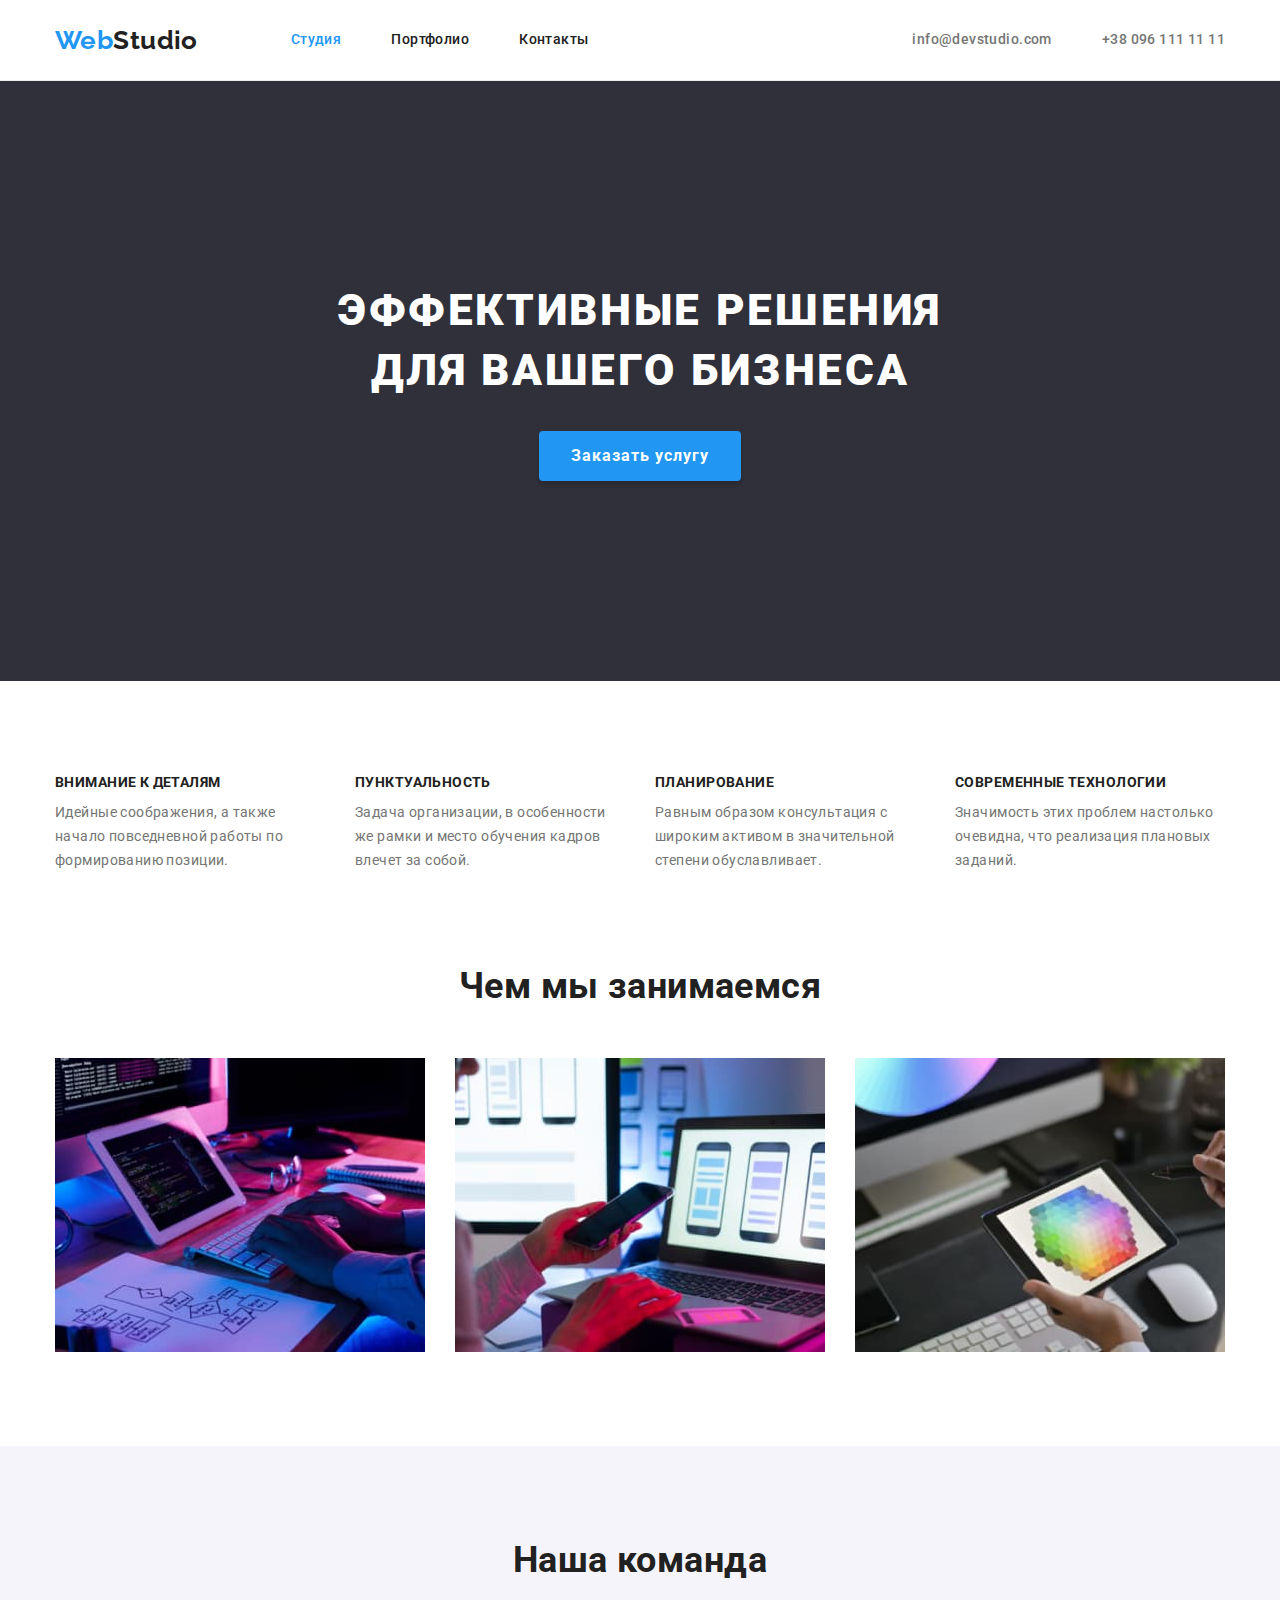
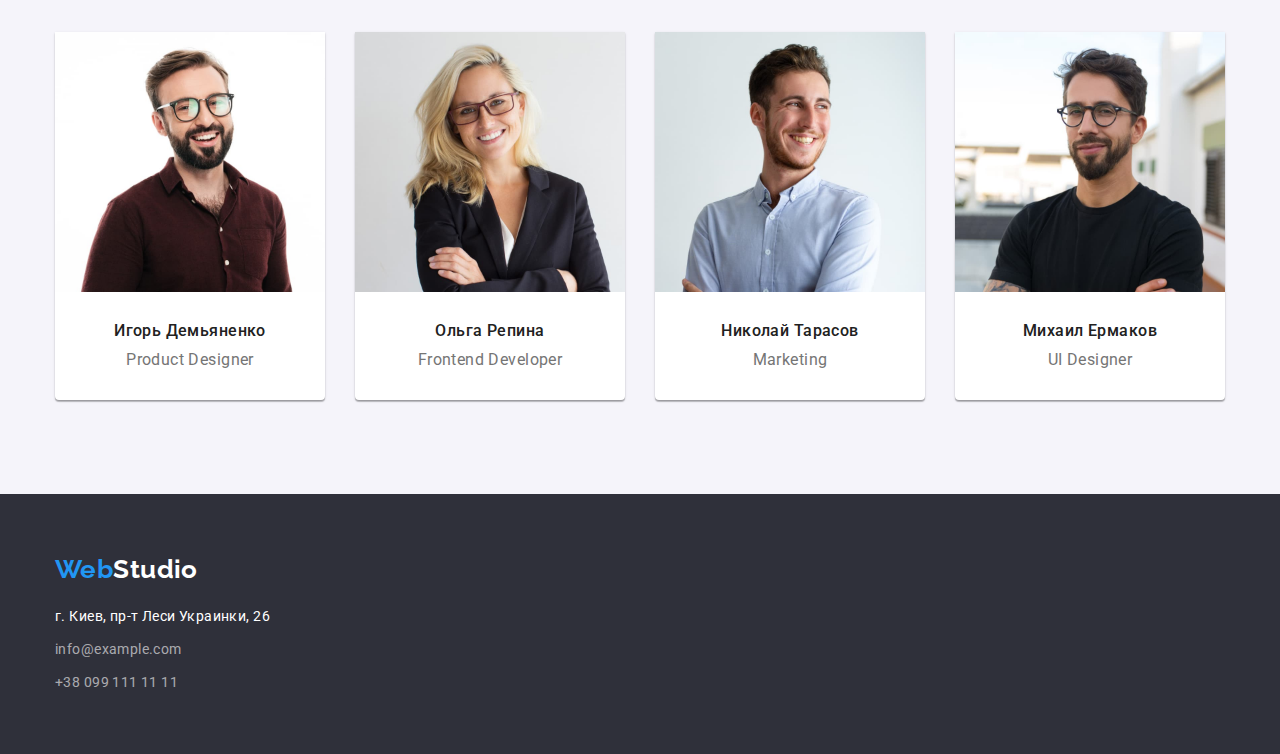
==== index.html @ c3a895c4 "Добавляет файлы - homework-03" ====
<!DOCTYPE html>
<html lang="ru">

<head>
    <meta charset="UTF-8" />
    <meta http-equiv="X-UA-Compatible" content="IE=edge" />
    <meta name="viewport" content="width=device-width, initial-scale=1.0" />
    <title>Студия</title>
    <link rel="stylesheet"
        href="https://fonts.googleapis.com/css2?family=Raleway:wght@700&family=Roboto:wght@400;500;700;900&display=swap" />
    <link rel="stylesheet"
        href="https://cdnjs.cloudflare.com/ajax/libs/modern-normalize/1.1.0/modern-normalize.min.css" />
    <link rel="stylesheet" href="css/style.css" />
</head>

<body>
    <!-- header -->
    <header class="page-header">
        <div class="container navigation">
            <nav class="navigation">
                <a href="./index.html" class="logo">Web<span class="studio">Studio</span> </a>
                <ul class="site-nav ">
                    <li class="item"><a href="./index.html" class="link current"> Студия </a></li>
                    <li class="item"><a href="./portfolio.html" class="link"> Портфолио </a></li>
                    <li class="item"><a href="#" class="link"> Контакты </a></li>
                </ul>
            </nav>
            <ul class="auth-nav ">
                <li class="item"><a href="mailto:info@devstudio.com" class="link"> info@devstudio.com </a></li>
                <li class="item"><a href="tel:+380961111111" class="link"> +38 096 111 11 11 </a></li>
            </ul>
        </div>
    </header>

    <!--page main -->
    <main>

        <!--hero section-->
        <section class="hero-section section">
            <div class="container">
                <h1 class="hero-title">Эффективные решения для вашего бизнеса</h1>
                <button type="button" class="hero-button">Заказать услугу</button>
            </div>
        </section>

        <!--section advantages-->
        <section class="advantages-section section">
            <div class="container ">
                <h2 class="visually-hidden">Наши преимущества</h2>
                <ul class="advantages-list">
                    <li class="advantages-card">
                        <h3 class="list-title">Внимание к деталям</h3>
                        <p>Идейные соображения, а также начало повседневной работы по формированию позиции.</p>
                    </li>
                    <li class="advantages-card">
                        <h3 class="list-title">Пунктуальность</h3>
                        <p>
                            Задача организации, в особенности же рамки и место обучения кадров влечет за собой.
                        </p>
                    </li>
                    <li class="advantages-card">
                        <h3 class="list-title">Планирование</h3>
                        <p>
                            Равным образом консультация с широким активом в значительной степени обуславливает.
                        </p>
                    </li>
                    <li class="advantages-card">
                        <h3 class="list-title">Современные технологии</h3>
                        <p>Значимость этих проблем настолько очевидна, что реализация плановых заданий.</p>
                    </li>
                </ul>
            </div>
        </section>

        <!--work section-->
        <section class="work-section section">
            <div class="container ">
                <h2 class="section-title">Чем мы занимаемся</h2>
                <ul class="work-list">
                    <li class="work-item"><img src="./imeges/img.jpg" alt="Печатает на клавиатуре" width="370"
                            height="294" class="work-img" /></li>
                    <li class="work-item"><img src="./imeges/img-1.jpg" alt="Телефон и ноутбук" width="370" height="294"
                            class="work-img" /></li>
                    <li class="work-item"><img src="./imeges/img-2.jpg" alt="Планшет в руках" width="370" height="294"
                            class="work-img" /></li>
                </ul>
            </div>
        </section>

        <!--team section-->
        <section class="team-section section">
            <div class="container">
                <h2 class="section-title">Наша команда</h2>
                <ul class="team-list">
                    <li class="team-card">
                        <img src="./imeges/img-3.jpg" alt=" Первый член команды" width="270" height="260"
                            class="team-img" />
                            <div class="card-content">
                                <h3 class="list-title">Игорь Демьяненко</h3>
                                <p class="profession">Product Designer</p>
                            </div>
                    </li>
                    <li class="team-card">
                        <img src="./imeges/img-4.jpg" alt="Второй член команды" width="270" height="260"
                            class="team-img" />
                        <div class="card-content">
                            <h3 class="list-title">Ольга Репина</h3>
                            <p class="profession">Frontend Developer</p>
                        </div>
                    </li>
                    <li class="team-card">
                        <img src="./imeges/img-5.jpg" alt="Третий член команды" width="270" height="260"
                            class="team-img" />
                        <div class="card-content">
                            <h3 class="list-title">Николай Тарасов</h3>
                            <p class="profession">Marketing</p>
                        </div>
                    </li>
                    <li class="team-card">
                        <img src="./imeges/img-6.jpg" alt="Четвертый член команды" width="270" height="260"
                            class="team-img" />
                      <div class="card-content">
                            <h3 class="list-title">Михаил Ермаков</h3>
                            <p class="profession">UI Designer</p>
                      </div>
                    </li>
                </ul>
            </div>
        </section>
    </main>

    <!--footer -->
    <footer class="footer-section">
        <div class="container">
            <a href="./index.html" class="logo">Web<span class="studio">Studio</span> </a>
            <address class="contact">
                <ul class="contact-list">
                    <li class="contact-link"><a href="https://goo.gl/maps/1aV7GLh5moSTKQaL6" target="_blank"
                            rel="noopener noreferrer" class="text">г. Киев, пр-т Леси Украинки, 26</a></li>
                    <li class="contact-link"><a href="mailto:info@example.com" class="link">info@example.com</a></li>
                    <li class="contact-link"><a href="tel:+380991111111" class="link">+38 099 111 11 11</a></li>
                </ul>
            </address>
        </div>
    </footer>
</body>

</html>
---- css/style.css ----
/*  цвет */

/* цвет основного текста: rgba(117, 117, 117, 1) */
/* цвет акцента кнопка портфолио Logo и ссылки (синий): rgba(33, 150, 243, 1) */
/* белый цвет: #FFFFFF; */
/* чорний цвет h-h3: rgba(33, 33, 33, 1) */
/* цвет background hero, footer: rgba(47, 48, 58, 1) */

/* переменные */
:root {
  --title-text-color: rgba(33, 33, 33, 1);
  --primary-text-color: rgba(117, 117, 117, 1);
  --аccent-color: rgba(33, 150, 243, 1);
  --background-color: #ffffff;
  --footer-backgraund-color: rgba(47, 48, 58, 1);
}
html {
  box-sizing: border-box;
}
*,
*::before,
*::after {
  box-sizing: inherit;
}

/*----- body ------*/

body {
  font-family: Roboto, sans-serif;
  font-size: 14px;
  line-height: 1.71;
  letter-spacing: 0.03em;
  background: var(--background-color);
  color: var(--primary-text-color);
}

/* -----basic----- */

.container {
  width: 1200px;
  padding: 0 15px;
  margin: auto auto;
}
.section {
  padding-top: 94px;
  padding-bottom: 94px;
}

h1,
h2,
h3,
p,
ul,
a {
  margin-top: 0;
  margin-bottom: 0;
}
/* link decoration */
a {
  text-decoration: none;
  font-style: normal;
}
li {
  list-style: none;
}
/* title color*/
h1,
h2,
h3 {
  color: var(--title-text-color);
}

/* visually-hidden h2 */

.visually-hidden {
  position: absolute;
  width: 1px;
  height: 1px;
  margin: -1px;
  border: 0;
  padding: 0;

  white-space: nowrap;
  clip-path: inset(100%);
  clip: rect(0 0 0 0);
  overflow: hidden;
}

/*          page studio          */
/*------header------*/
/* logo */
.page-header {
  border-bottom: 1px solid rgba(236, 236, 236, 1);
}

.logo,
.studio {
  font-family: 'Raleway', sans-serif;
  font-weight: 700;
  font-size: 26px;
  line-height: 1.19;
  color: var(--аccent-color);
}
.studio {
  color: var(--title-text-color);
}

/*---- navigation----- */

.navigation {
  display: flex;
  align-items: center;
}
.logo {
  margin-left: 0;
 
}
.auth-nav {
  margin-left: auto;
}
.site-nav,
.auth-nav {
  display: flex;
  align-items: center;
  padding-left: 0;
}
.site-nav {
 margin-left: 93px;
}
.site-nav .item,
.auth-nav .item {
  margin-left: 50px;
}
.site-nav .item:first-child,
.auth-nav .item:first-child {
  margin-left: 0;
}

.site-nav .link {
  display: block;
  padding: 32px 0;
  font-weight: 500;
  line-height: 1.14;
  color: var(--title-text-color);
}
.site-nav .link.current {
  color: var(--аccent-color);
}
.auth-nav .link {
  display: block;
  padding: 32px 0;  
  font-weight: 500;
  line-height: 1.14;
  color: var(--primary-text-color);
}
.link:hover,
.link:focus {
  color: var(--аccent-color);
}

/* hero section */

.hero-section {
  padding: 200px 0;
  text-align: center;
  background-color:#2F303A;
}
.hero-title {
  margin: 0 auto 30px;
  font-weight: 900;
  font-size: 44px;
  line-height: 1.36;
  letter-spacing: 0.06em;
  text-transform: uppercase;
  width: 696px;
  color: #ffffff;
}
.hero-button {
  font-family: inherit;
  cursor: pointer;
  font-weight: 700;
  font-size: 16px;
  line-height: 1.88;
  min-width: 200px;
  border-radius: 4px;
  border: none;
  padding: 10px 32px;

  text-transform: none;
  letter-spacing: 0.06em;
  background: var(--аccent-color);
  color: #ffffff;
  box-shadow: 0px 4px 4px rgba(0, 0, 0, 0.15);
}
.hero-button:hover,
.hero-button:focus {
  background-color: #188ce8;
  color: #ffffff;
}

/* advantages-section */

.advantages-list {
  display: flex;
  padding: 0;
}
.advantages-card + li {
  margin-left: 30px;
}
.advantages-card {
  width: 270px;
}
.advantages-card .list-title {
  margin-bottom: 10px;
}
.section-title {
  font-size: 36px;
  line-height: 1.16;
  text-align: center;
  margin-bottom: 50px;
}
.advantages-card>.list-title {
  font-size: 14px;
  line-height: 1.14;
  text-transform: uppercase;
}

/* work section */

.work-section.section {
  text-align: center;
  padding-top: 0;
}
.work-list {
  display: flex;
  padding: 0;
}
.work-img {
  display: flex;
}
.work-item + li {
  margin-left: 30px;
}

/* team section */

.team-section {
  text-align: center;
  background-color:#F5F4FA;
}
.section-title {
  margin-bottom: 50px;
}
.team-list .list-title {
  font-weight: 500;
  font-size: 16px;
  line-height: 1.18;
  margin-bottom: 10px;
}
.team-list {
  display: flex;
  padding: 0;
}
.team-card {
  background-color: #ffffff;
  box-shadow: 0px 1px 3px rgba(0, 0, 0, 0.12), 0px 1px 1px rgba(0, 0, 0, 0.14), 0px 2px 1px rgba(0, 0, 0, 0.2);
  border-radius: 0px 0px 4px 4px;

}
.team-card + li {
  margin-left: 30px;
}
.team-img {
  display: flex;
 }
.team-card .list-title {
  text-align: center;
}
.card-content {
    padding: 30px 0;
}
.profession {
  font-size: 16px;
  line-height: 1.18;
  text-align: center;
}

/*------footer------- */

.footer-section {
  background: var(--footer-backgraund-color);
  padding: 60px 0;
}
.footer-section .logo {
    display: block;
    margin-bottom: 20px;
}
.footer-section .studio,
.contact-list .text {
  color: #ffffff;
}
.contact-link .link {
  color: rgba(255, 255, 255, 0.6);
}
.contact-list .link:hover,
.contact-list .link:focus {
  color: var(--аccent-color);
}
.contact-list {
  padding: 0;
 }
.contact-link:not(:last-child) {
  margin-bottom: 9px;
}
.link,
.text {
  display: block;
}

/*       page portfolio        */

 /* ---button-list--- */

.btn-item + li {
  margin-left: 8px;
}
.button-list {
  display: flex;
  justify-content: center;
  margin-bottom: 34px;
  padding: 0;
  
}
.filter-button {
  font-family: inherit;
  cursor: pointer;
  font-weight: 500;
  font-size: 16px;
  line-height: 1.62;

  padding: 6px 22px;
  border-radius: 4px;
  border: none;
  text-align: center;
  text-transform: none;
  background-color:#F5F4FA;
  color: var(--title-text-color);
}
.active {
  background-color: var(--аccent-color);
  color: #ffffff;
}
.filter-button:hover,
.filter-button:focus {
  background: var(--аccent-color);
  color: #ffffff;
}

/* -- portfolio-list -- */

.portfolio-list {
  display: flex;
  flex-wrap: wrap;
  padding: 0;
}
.portfolio-item {
  margin-right: 30px;
  margin-bottom: 30px;
  border-bottom: 1px solid #eeeeee;
}
.portfolio-content {
  padding: 20px 24px;
  background-color: #ffffff;
}
.portfolio-item:nth-last-child(-n + 3) {
  margin-bottom: 0;
}
.portfolio-item:nth-child(3n) {
  margin-right: 0;
}
.portfolio-title {
  font-size: 18px;
  line-height: 2;
  letter-spacing: 0.06em;
  color: var(--title-text-color);
  margin-bottom: 4px;
}
.desc {
  /* margin: 0 24px 20px; */
  font-size: 16px;
  line-height: 1.88;
  color: var(--primary-text-color);
}
.item-img {
  display: flex;
}
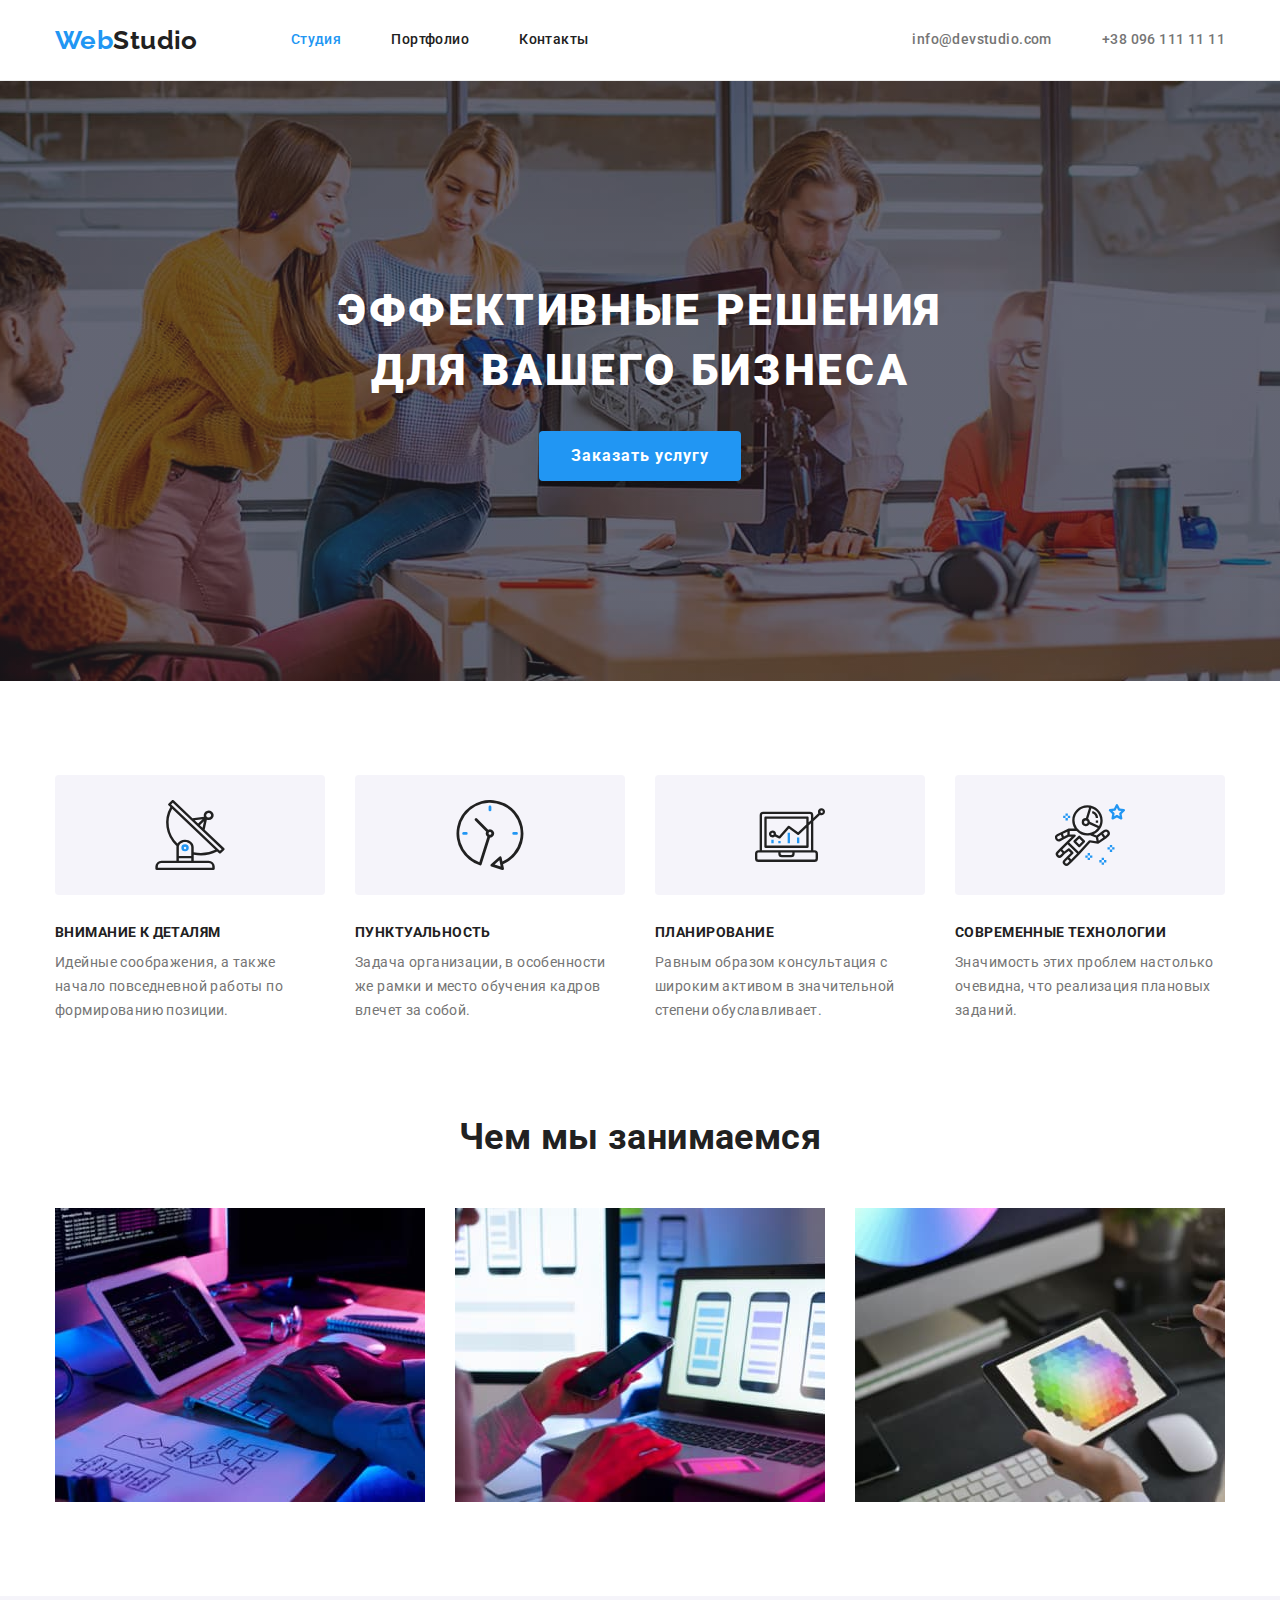
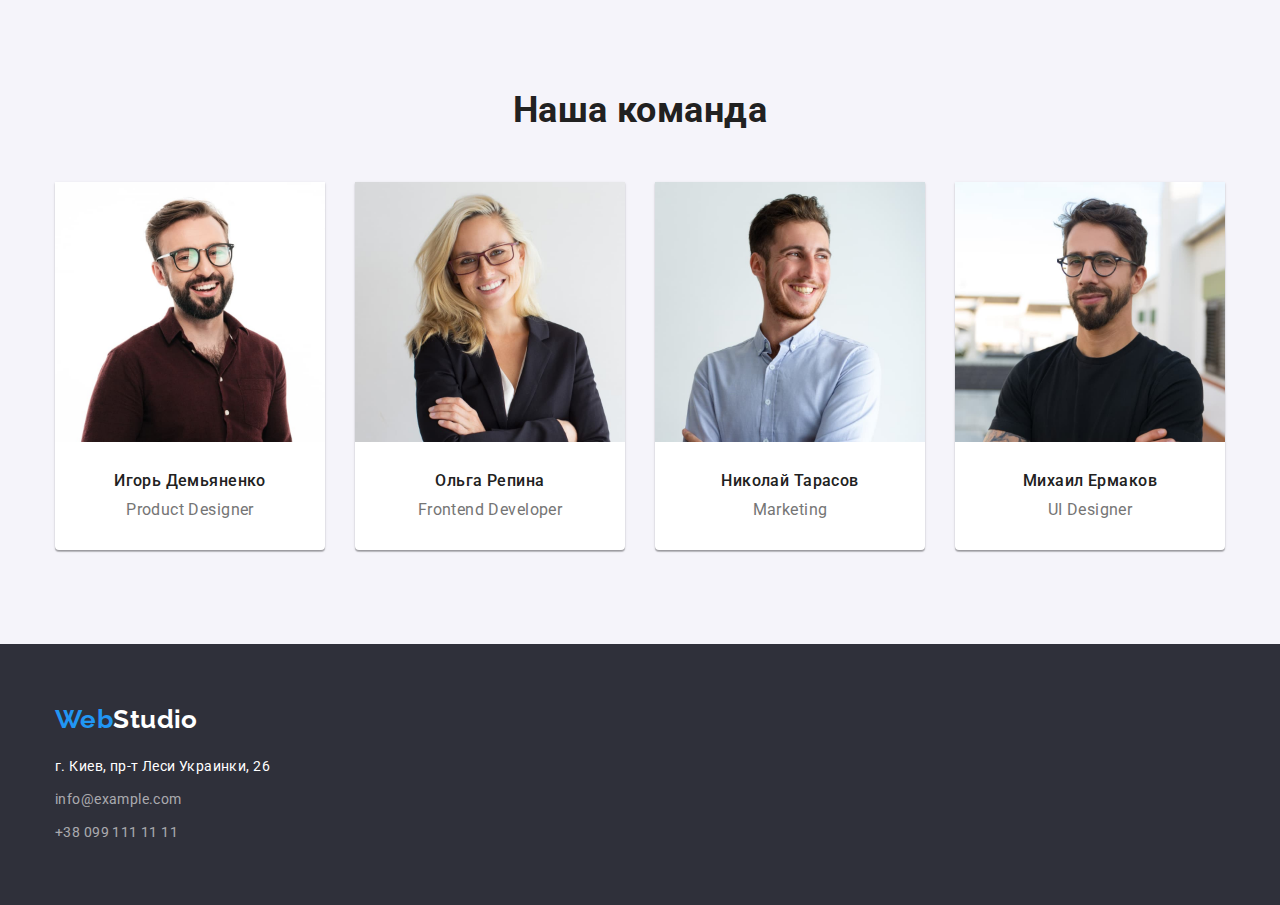
==== commit 3b2523ce: "Добавляет - background-image" ====
--- a/index.html
+++ b/index.html
@@ -48,23 +48,23 @@
             <div class="container ">
                 <h2 class="visually-hidden">Наши преимущества</h2>
                 <ul class="advantages-list">
-                    <li class="advantages-card">
+                    <li class="advantages-card icon-antena">
                         <h3 class="list-title">Внимание к деталям</h3>
                         <p>Идейные соображения, а также начало повседневной работы по формированию позиции.</p>
                     </li>
-                    <li class="advantages-card">
+                    <li class="advantages-card icon-clock">
                         <h3 class="list-title">Пунктуальность</h3>
                         <p>
                             Задача организации, в особенности же рамки и место обучения кадров влечет за собой.
                         </p>
                     </li>
-                    <li class="advantages-card">
+                    <li class="advantages-card icon-diagram">
                         <h3 class="list-title">Планирование</h3>
                         <p>
                             Равным образом консультация с широким активом в значительной степени обуславливает.
                         </p>
                     </li>
-                    <li class="advantages-card">
+                    <li class="advantages-card icon-astronaut">
                         <h3 class="list-title">Современные технологии</h3>
                         <p>Значимость этих проблем настолько очевидна, что реализация плановых заданий.</p>
                     </li>
--- a/css/style.css
+++ b/css/style.css
@@ -55,6 +55,7 @@
   margin-top: 0;
   margin-bottom: 0;
 }
+
 /* link decoration */
 a {
   text-decoration: none;
@@ -89,6 +90,7 @@
 /*          page studio          */
 /*------header------*/
 /* logo */
+
 .page-header {
   border-bottom: 1px solid rgba(236, 236, 236, 1);
 }
@@ -164,7 +166,16 @@
   padding: 200px 0;
   text-align: center;
   background-color:#2F303A;
-}
+
+   max-width: 1600px;
+    min-height: 600px;
+    margin: 0 auto;
+    background-image:linear-gradient( to right, rgba(47, 48, 58, 0.4), rgba(47, 48, 58, 0.4)), url('../imeges/Img-background.jpg');
+    background-repeat: no-repeat;
+    background-position: center;
+    background-size: cover;
+}
+
 .hero-title {
   margin: 0 auto 30px;
   font-weight: 900;
@@ -210,6 +221,31 @@
 .advantages-card {
   width: 270px;
 }
+.advantages-card::before {
+    content:"";
+    display: block;
+    height: 120px;
+    background: #F5F4FA;
+    border-radius: 4px;
+    background-repeat: no-repeat;
+    background-size: 70px 70px;
+    background-position: center;
+    margin-bottom: 30px;
+}
+.icon-antena::before {
+    background-image:url(../imeges/group.svg);
+}
+.icon-clock::before {
+    background-image:url(../imeges/clock.svg);
+}
+.icon-diagram::before {
+    background-image:url(../imeges/diagram.svg);
+}
+.icon-astronaut::before {
+    background-image:url(../imeges/astronaut.svg);
+}
+
+
 .advantages-card .list-title {
   margin-bottom: 10px;
 }
@@ -366,11 +402,14 @@
 .portfolio-item {
   margin-right: 30px;
   margin-bottom: 30px;
-  border-bottom: 1px solid #eeeeee;
+ 
 }
 .portfolio-content {
   padding: 20px 24px;
   background-color: #ffffff;
+   border-bottom: 1px solid #eeeeee;
+   border-right: 1px solid #eeeeee;
+   border-left: 1px solid #eeeeee;
 }
 .portfolio-item:nth-last-child(-n + 3) {
   margin-bottom: 0;
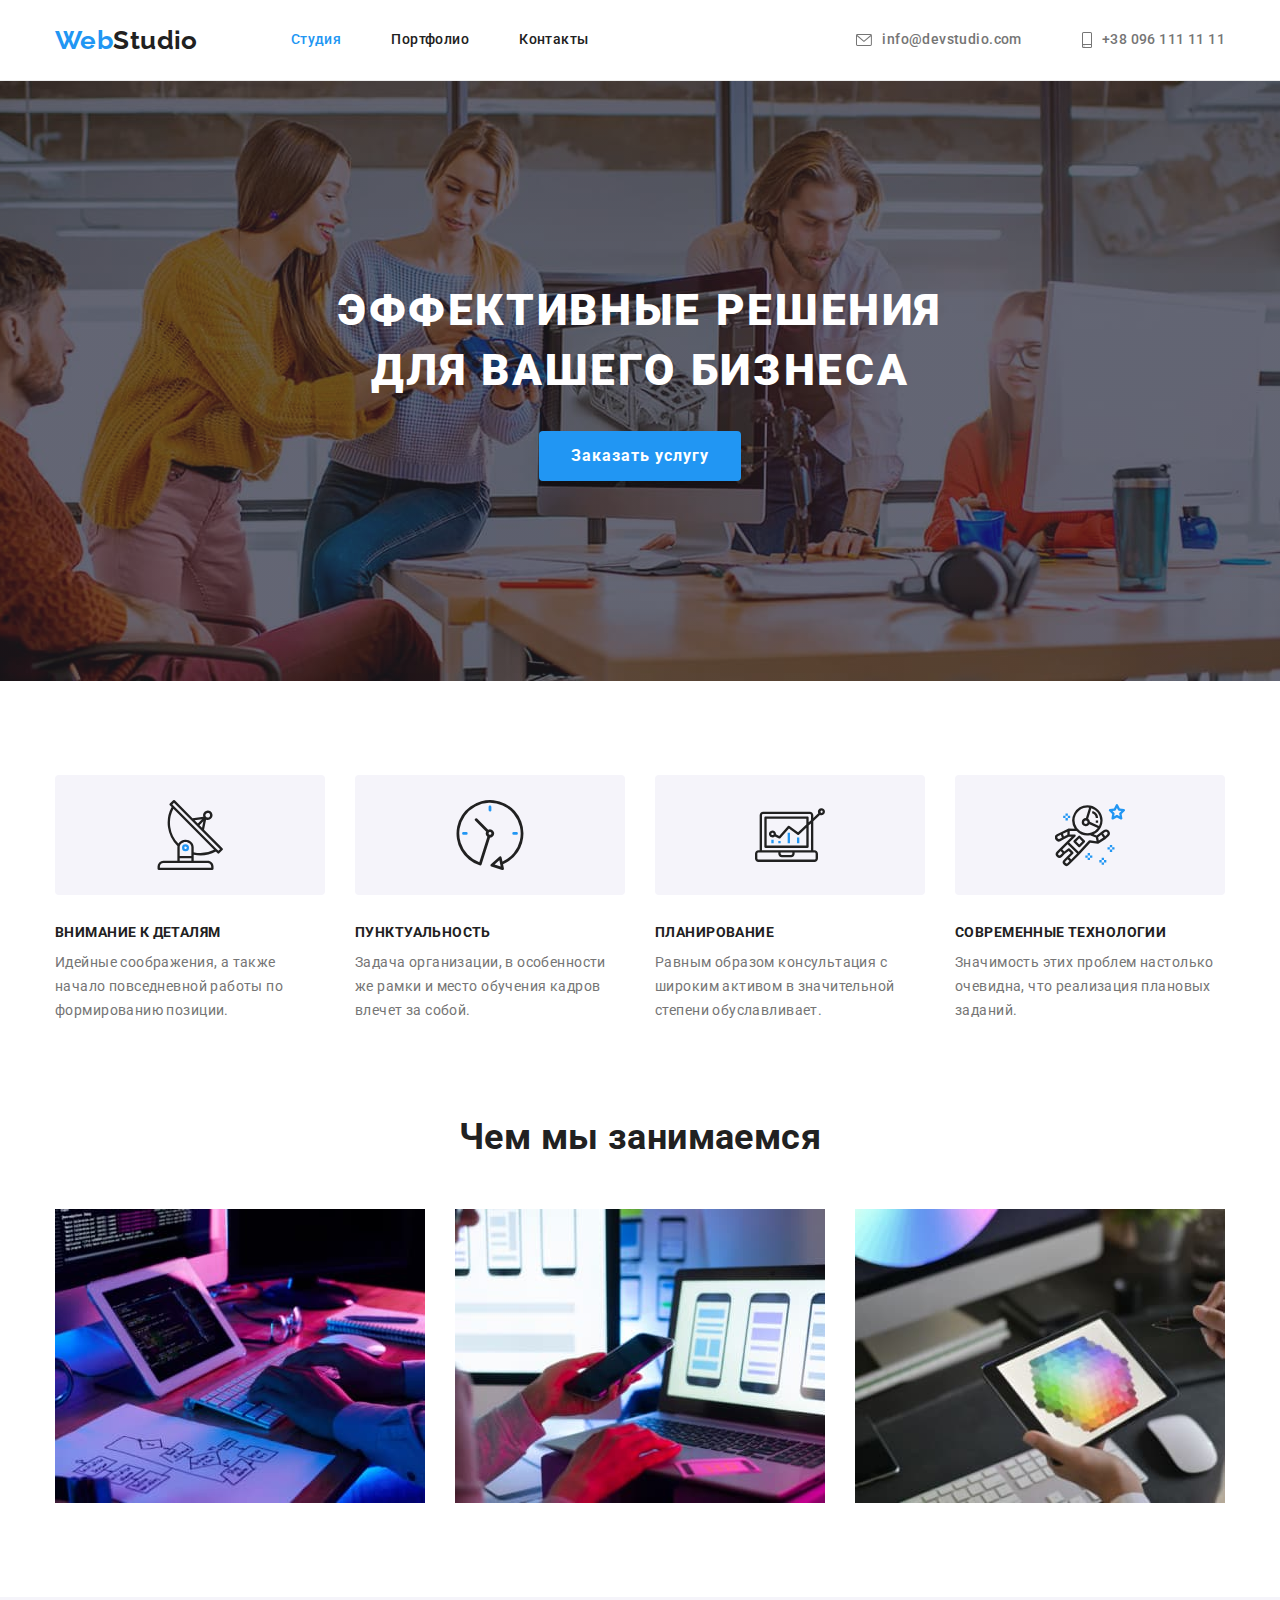
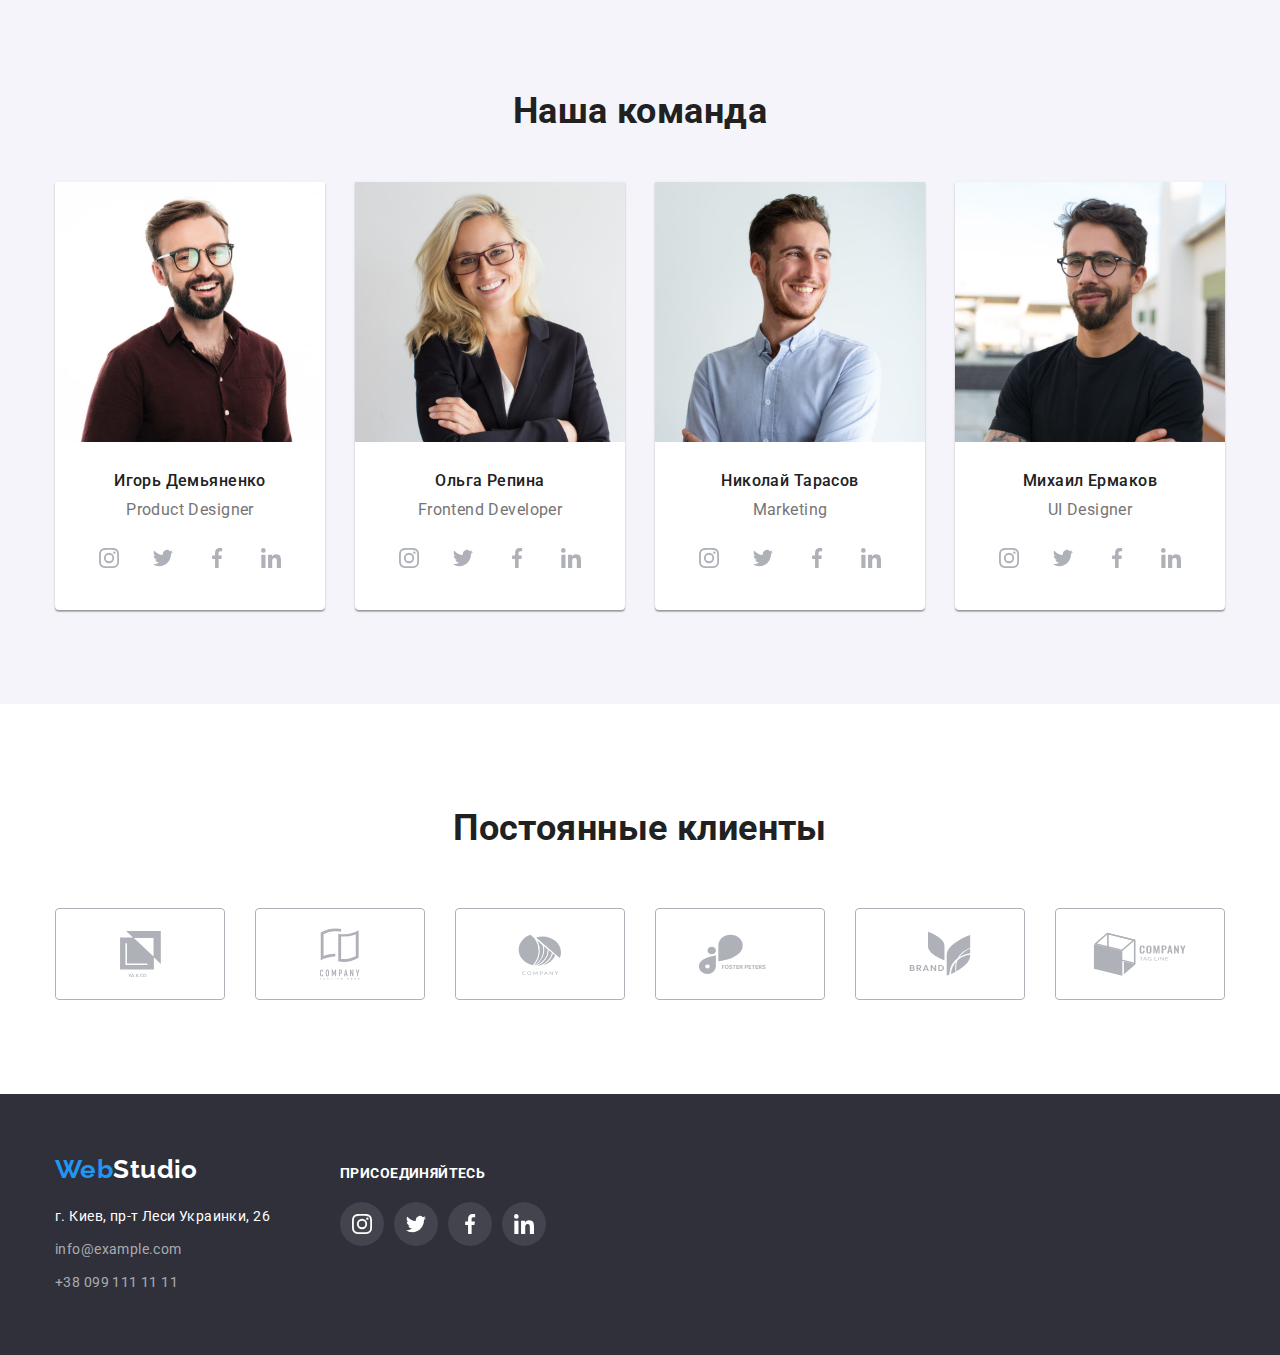
==== commit 6983cb0e: "Добавляет svg-icon из спрайта" ====
--- a/index.html
+++ b/index.html
@@ -26,8 +26,14 @@
                 </ul>
             </nav>
             <ul class="auth-nav ">
-                <li class="item"><a href="mailto:info@devstudio.com" class="link"> info@devstudio.com </a></li>
-                <li class="item"><a href="tel:+380961111111" class="link"> +38 096 111 11 11 </a></li>
+                <li class="item"><a href="mailto:info@devstudio.com" class="link">
+                        <svg class="icon-envelope" width="16" height="12">
+                            <use href="./imeges/symbol-defs.svg#icon-envelope"></use>
+                        </svg> info@devstudio.com </a></li>
+                <li class="item"><a href="tel:+380961111111" class="link">
+                        <svg class="icon-smartphone" width="10" height="16">
+                            <use href="./imeges/symbol-defs.svg#icon-smartphone"></use>
+                        </svg> +38 096 111 11 11 </a></li>
             </ul>
         </div>
     </header>
@@ -48,23 +54,43 @@
             <div class="container ">
                 <h2 class="visually-hidden">Наши преимущества</h2>
                 <ul class="advantages-list">
-                    <li class="advantages-card icon-antena">
+                    <li class="advantages-card">
+                        <div class="icon-block">
+                            <svg class="icon-antena" wght="70" height="70">
+                                <use href="./imeges/symbol-defs.svg#icon-antena"></use>
+                            </svg>
+                        </div>
                         <h3 class="list-title">Внимание к деталям</h3>
                         <p>Идейные соображения, а также начало повседневной работы по формированию позиции.</p>
                     </li>
-                    <li class="advantages-card icon-clock">
+                    <li class="advantages-card">
+                        <div class="icon-block">
+                            <svg class="icon-clock" wght="70" height="70">
+                                <use href="./imeges/symbol-defs.svg#icon-clock"></use>
+                            </svg>
+                        </div>
                         <h3 class="list-title">Пунктуальность</h3>
                         <p>
                             Задача организации, в особенности же рамки и место обучения кадров влечет за собой.
                         </p>
                     </li>
-                    <li class="advantages-card icon-diagram">
+                    <li class="advantages-card ">
+                        <div class="icon-block">
+                            <svg class="icon-diagram" wght="70" height="70">
+                                <use href="./imeges/symbol-defs.svg#icon-diagram"></use>
+                            </svg>
+                        </div>
                         <h3 class="list-title">Планирование</h3>
                         <p>
                             Равным образом консультация с широким активом в значительной степени обуславливает.
                         </p>
                     </li>
-                    <li class="advantages-card icon-astronaut">
+                    <li class="advantages-card ">
+                        <div class="icon-block">
+                            <svg class="icon-astronaut" wght="70" height="70">
+                                <use href="./imeges/symbol-defs.svg#icon-astronaut"></use>
+                            </svg>
+                        </div>
                         <h3 class="list-title">Современные технологии</h3>
                         <p>Значимость этих проблем настолько очевидна, что реализация плановых заданий.</p>
                     </li>
@@ -95,10 +121,33 @@
                     <li class="team-card">
                         <img src="./imeges/img-3.jpg" alt=" Первый член команды" width="270" height="260"
                             class="team-img" />
-                            <div class="card-content">
-                                <h3 class="list-title">Игорь Демьяненко</h3>
-                                <p class="profession">Product Designer</p>
-                            </div>
+                        <div class="card-content">
+                            <h3 class="list-title">Игорь Демьяненко</h3>
+                            <p class="profession">Product Designer</p>
+                        </div>
+
+                        <ul class="network-list">
+                            <li class="network-item"><a href="#" class="network-link" aria-label="Инстаграм">
+                                    <svg class="icon-network" width="20" height="20">
+                                        <use href="./imeges/symbol-defs.svg#icon-instagram"></use>
+                                    </svg></a>
+                            </li>
+                            <li class="network-item"><a href="#" class="network-link" aria-label="Твиттер">
+                                    <svg class="icon-network" width="20" height="20">
+                                        <use href="./imeges/symbol-defs.svg#icon-twitter"></use>
+                                    </svg></a>
+                            </li>
+                            <li class="network-item"><a href="#" class="network-link" aria-label="Фейсбук">
+                                    <svg class="icon-network" width="20" height="20">
+                                        <use href="./imeges/symbol-defs.svg#icon-facebook"></use>
+                                    </svg></a>
+                            </li>
+                            <li class="network-item"><a href="#" class="network-link" aria-label="Линкедин">
+                                    <svg class="icon-network" width="20" height="20">
+                                        <use href="./imeges/symbol-defs.svg#icon-linkedin"></use>
+                                    </svg></a>
+                            </li>
+                        </ul>
                     </li>
                     <li class="team-card">
                         <img src="./imeges/img-4.jpg" alt="Второй член команды" width="270" height="260"
@@ -107,6 +156,29 @@
                             <h3 class="list-title">Ольга Репина</h3>
                             <p class="profession">Frontend Developer</p>
                         </div>
+
+                        <ul class="network-list">
+                            <li class="network-item"><a href="#" class="network-link" aria-label="Инстаграм">
+                                    <svg class="icon-network" width="20" height="20">
+                                        <use href="./imeges/symbol-defs.svg#icon-instagram"></use>
+                                    </svg></a>
+                            </li>
+                            <li class="network-item"><a href="#" class="network-link" aria-label="Твиттер">
+                                    <svg class="icon-network" width="20" height="20">
+                                        <use href="./imeges/symbol-defs.svg#icon-twitter"></use>
+                                    </svg></a>
+                            </li>
+                            <li class="network-item"><a href="#" class="network-link" aria-label="Фейсбук">
+                                    <svg class="icon-network" width="20" height="20">
+                                        <use href="./imeges/symbol-defs.svg#icon-facebook"></use>
+                                    </svg></a>
+                            </li>
+                            <li class="network-item"><a href="#" class="network-link" aria-label="Линкедин">
+                                    <svg class="icon-network" width="20" height="20">
+                                        <use href="./imeges/symbol-defs.svg#icon-linkedin"></use>
+                                    </svg></a>
+                            </li>
+                        </ul>
                     </li>
                     <li class="team-card">
                         <img src="./imeges/img-5.jpg" alt="Третий член команды" width="270" height="260"
@@ -115,32 +187,161 @@
                             <h3 class="list-title">Николай Тарасов</h3>
                             <p class="profession">Marketing</p>
                         </div>
+
+                        <ul class="network-list">
+                            <li class="network-item"><a href="#" class="network-link" aria-label="Инстаграм">
+                                    <svg class="icon-network" width="20" height="20">
+                                        <use href="./imeges/symbol-defs.svg#icon-instagram"></use>
+                                    </svg></a>
+                            </li>
+                            <li class="network-item"><a href="#" class="network-link" aria-label="Твиттер">
+                                    <svg class="icon-network" width="20" height="20">
+                                        <use href="./imeges/symbol-defs.svg#icon-twitter"></use>
+                                    </svg></a>
+                            </li>
+                            <li class="network-item"><a href="#" class="network-link" aria-label="Фейсбук">
+                                    <svg class="icon-network" width="20" height="20">
+                                        <use href="./imeges/symbol-defs.svg#icon-facebook"></use>
+                                    </svg></a>
+                            </li>
+                            <li class="network-item"><a href="#" class="network-link" aria-label="Линкедин">
+                                    <svg class="icon-network" width="20" height="20">
+                                        <use href="./imeges/symbol-defs.svg#icon-linkedin"></use>
+                                    </svg></a>
+                            </li>
+                        </ul>
                     </li>
                     <li class="team-card">
                         <img src="./imeges/img-6.jpg" alt="Четвертый член команды" width="270" height="260"
                             class="team-img" />
-                      <div class="card-content">
+                        <div class="card-content">
                             <h3 class="list-title">Михаил Ермаков</h3>
                             <p class="profession">UI Designer</p>
-                      </div>
+                        </div>
+
+                        <ul class="network-list">
+
+                            <li class="network-item"><a href="#" class="network-link" aria-label="Инстаграм">
+                                    <svg class="icon-network" width="20" height="20">
+                                        <use href="./imeges/symbol-defs.svg#icon-instagram"></use>
+                                    </svg></a>
+                            </li>
+                            <li class="network-item"><a href="#" class="network-link" aria-label="Твиттер">
+                                    <svg class="icon-network" width="20" height="20">
+                                        <use href="./imeges/symbol-defs.svg#icon-twitter"></use>
+                                    </svg></a>
+                            </li>
+                            <li class="network-item"><a href="#" class="network-link" aria-label="Фейсбук">
+                                    <svg class="icon-network" width="20" height="20">
+                                        <use href="./imeges/symbol-defs.svg#icon-facebook"></use>
+                                    </svg></a>
+                            </li>
+                            <li class="network-item"><a href="#" class="network-link" aria-label="Линкедин">
+                                    <svg class="icon-network" width="20" height="20">
+                                        <use href="./imeges/symbol-defs.svg#icon-linkedin"></use>
+                                    </svg></a>
+                            </li>
+                        </ul>
                     </li>
                 </ul>
             </div>
         </section>
     </main>
+
+    <!-- clients section -->
+    <section class="section-clients section">
+        <h2 class="clients-title">Постоянные клиенты</h2>
+        <div class="container">
+            <ul class="company-list">
+                <li class="company-item">
+                    <a href="#" class="company-link">
+                        <svg class="company-logo" width="41" height="46.7">
+                            <use href="./imeges/symbol-defs.svg#icon-ya-co"></use>
+                        </svg>
+                    </a>
+                </li>
+                <li class="company-item">
+                    <a href="#" class="company-link">
+                        <svg class="company-logo" width="40" height="52">
+                            <use href="./imeges/symbol-defs.svg#icon-company"></use>
+                        </svg>
+                    </a>
+                </li>
+                <li class="company-item">
+                    <a href="#" class="company-link">
+                        <svg class="company-logo" width="43.46" height="41.18">
+                            <use href="./imeges/symbol-defs.svg#icon-company-2"></use>
+                        </svg>
+                    </a>
+                </li>
+                <li class="company-item">
+                    <a href="#" class="company-link">
+                        <svg class="company-logo" width="84.44" height="40.62">
+                            <use href="./imeges/symbol-defs.svg#icon-foster"></use>
+                        </svg>
+                    </a>
+                </li>
+                <li class="company-item">
+                    <a href="#" class="company-link">
+                        <svg class="company-logo" width="62.54" height="45.43">
+                            <use href="./imeges/symbol-defs.svg#icon-brand"></use>
+                        </svg>
+                    </a>
+                </li>
+                <li class="company-item">
+                    <a href="#" class="company-link">
+                        <svg class="company-logo" width="93.79" height="43.93">
+                            <use href="./imeges/symbol-defs.svg#icon-tag-line"></use>
+                        </svg>
+                    </a>
+                </li>
+            </ul>
+        </div>
+    </section>
 
     <!--footer -->
     <footer class="footer-section">
         <div class="container">
-            <a href="./index.html" class="logo">Web<span class="studio">Studio</span> </a>
-            <address class="contact">
-                <ul class="contact-list">
-                    <li class="contact-link"><a href="https://goo.gl/maps/1aV7GLh5moSTKQaL6" target="_blank"
-                            rel="noopener noreferrer" class="text">г. Киев, пр-т Леси Украинки, 26</a></li>
-                    <li class="contact-link"><a href="mailto:info@example.com" class="link">info@example.com</a></li>
-                    <li class="contact-link"><a href="tel:+380991111111" class="link">+38 099 111 11 11</a></li>
-                </ul>
-            </address>
+            <div class="footer-link">
+                <div class="first-column-link">
+                    <a href="./index.html" class="logo">Web<span class="studio">Studio</span> </a>
+
+                    <address class="contact">
+                        <ul class="contact-list">
+                            <li class="contact-link"><a href="https://goo.gl/maps/1aV7GLh5moSTKQaL6" target="_blank"
+                                    rel="noopener noreferrer" class="text">г. Киев, пр-т Леси Украинки, 26</a></li>
+                            <li class="contact-link"><a href="mailto:info@example.com" class="link">info@example.com</a>
+                            </li>
+                            <li class="contact-link"><a href="tel:+380991111111" class="link">+38 099 111 11 11</a></li>
+                        </ul>
+                    </address>
+                </div>
+                <div class="second-column-link">
+                    <span class="join">присоединяйтесь</span>
+                    <ul class="network-list footer-network-list">
+                        <li class="network-item footer-item"><a href="#" class="network-link " aria-label="Инстаграм">
+                                <svg class="icon-network icon-network-footer" width="20" height="20">
+                                    <use href="./imeges/symbol-defs.svg#icon-instagram"></use>
+                                </svg></a>
+                        </li>
+                        <li class="network-item footer-item"><a href="#" class="network-link " aria-label="Твиттер">
+                                <svg class="icon-network icon-network-footer" width="20" height="20">
+                                    <use href="./imeges/symbol-defs.svg#icon-twitter"></use>
+                                </svg></a>
+                        </li>
+                        <li class="network-item footer-item"><a href="#" class="network-link " aria-label="Фейсбук">
+                                <svg class="icon-network icon-network-footer" width="20" height="20">
+                                    <use href="./imeges/symbol-defs.svg#icon-facebook"></use>
+                                </svg></a>
+                        </li>
+                        <li class="network-item footer-item"><a href="#" class="network-link " aria-label="Линкедин">
+                                <svg class="icon-network icon-network-footer" width="20" height="20">
+                                    <use href="./imeges/symbol-defs.svg#icon-linkedin"></use>
+                                </svg></a>
+                        </li>
+                    </ul>
+                </div>
+            </div>
         </div>
     </footer>
 </body>
--- a/css/style.css
+++ b/css/style.css
@@ -56,6 +56,10 @@
   margin-bottom: 0;
 }
 
+ul {
+  padding: 0;
+}
+
 /* link decoration */
 a {
   text-decoration: none;
@@ -115,7 +119,6 @@
 }
 .logo {
   margin-left: 0;
- 
 }
 .auth-nav {
   margin-left: auto;
@@ -127,7 +130,7 @@
   padding-left: 0;
 }
 .site-nav {
- margin-left: 93px;
+  margin-left: 93px;
 }
 .site-nav .item,
 .auth-nav .item {
@@ -149,8 +152,8 @@
   color: var(--аccent-color);
 }
 .auth-nav .link {
-  display: block;
-  padding: 32px 0;  
+  display: inline-flex;
+  padding: 32px 0;
   font-weight: 500;
   line-height: 1.14;
   color: var(--primary-text-color);
@@ -159,21 +162,30 @@
 .link:focus {
   color: var(--аccent-color);
 }
+.icon-envelope {
+  fill: currentColor;
+  margin: 2px 10px 2px 0;
+}
+.icon-smartphone {
+  fill: currentColor;
+  margin: 0 10px 0;
+}
 
 /* hero section */
 
 .hero-section {
   padding: 200px 0;
   text-align: center;
-  background-color:#2F303A;
-
-   max-width: 1600px;
-    min-height: 600px;
-    margin: 0 auto;
-    background-image:linear-gradient( to right, rgba(47, 48, 58, 0.4), rgba(47, 48, 58, 0.4)), url('../imeges/Img-background.jpg');
-    background-repeat: no-repeat;
-    background-position: center;
-    background-size: cover;
+  background-color: #2f303a;
+
+  max-width: 1600px;
+  min-height: 600px;
+  margin: 0 auto;
+  background-image: linear-gradient(to right, rgba(47, 48, 58, 0.4), rgba(47, 48, 58, 0.4)),
+    url('../imeges/Img-background.jpg');
+  background-repeat: no-repeat;
+  background-position: center;
+  background-size: cover;
 }
 
 .hero-title {
@@ -221,31 +233,14 @@
 .advantages-card {
   width: 270px;
 }
-.advantages-card::before {
-    content:"";
-    display: block;
-    height: 120px;
-    background: #F5F4FA;
-    border-radius: 4px;
-    background-repeat: no-repeat;
-    background-size: 70px 70px;
-    background-position: center;
-    margin-bottom: 30px;
-}
-.icon-antena::before {
-    background-image:url(../imeges/group.svg);
-}
-.icon-clock::before {
-    background-image:url(../imeges/clock.svg);
-}
-.icon-diagram::before {
-    background-image:url(../imeges/diagram.svg);
-}
-.icon-astronaut::before {
-    background-image:url(../imeges/astronaut.svg);
-}
-
-
+.icon-block {
+  display: flex;
+  height: 120px;
+  border-radius: 4px;
+  background-color: #f5f4fa;
+  margin-bottom: 30px;
+  padding: 25px 100px;
+}
 .advantages-card .list-title {
   margin-bottom: 10px;
 }
@@ -255,7 +250,7 @@
   text-align: center;
   margin-bottom: 50px;
 }
-.advantages-card>.list-title {
+.advantages-card > .list-title {
   font-size: 14px;
   line-height: 1.14;
   text-transform: uppercase;
@@ -274,15 +269,15 @@
 .work-img {
   display: flex;
 }
-.work-item + li {
-  margin-left: 30px;
+.work-item:not(:last-child) {
+  margin-right: 30px;
 }
 
 /* team section */
 
 .team-section {
   text-align: center;
-  background-color:#F5F4FA;
+  background-color: #f5f4fa;
 }
 .section-title {
   margin-bottom: 50px;
@@ -299,21 +294,21 @@
 }
 .team-card {
   background-color: #ffffff;
-  box-shadow: 0px 1px 3px rgba(0, 0, 0, 0.12), 0px 1px 1px rgba(0, 0, 0, 0.14), 0px 2px 1px rgba(0, 0, 0, 0.2);
+  box-shadow: 0px 1px 3px rgba(0, 0, 0, 0.12), 0px 1px 1px rgba(0, 0, 0, 0.14),
+    0px 2px 1px rgba(0, 0, 0, 0.2);
   border-radius: 0px 0px 4px 4px;
-
-}
-.team-card + li {
-  margin-left: 30px;
+}
+.team-card:not(:last-child) {
+  margin-right: 30px;
 }
 .team-img {
   display: flex;
- }
+}
 .team-card .list-title {
   text-align: center;
 }
 .card-content {
-    padding: 30px 0;
+  padding: 30px 0 0;
 }
 .profession {
   font-size: 16px;
@@ -321,20 +316,135 @@
   text-align: center;
 }
 
+/* ---network-block--- */
+
+.network-list {
+  display: flex;
+  align-items: center;
+  padding: 16px 32px 30px;
+}
+
+.network-item {
+  width: 44px;
+  height: 44px;
+  cursor: pointer;
+  border: none;
+}
+
+.network-item:not(:last-child) {
+  margin-right: 10px;
+}
+
+.network-link {
+  width: 44px;
+  height: 44px;
+  padding: 12px;
+
+  display: flex;
+  align-items: center;
+
+  cursor: pointer;
+  border: none;
+
+  fill: #afb1b8;
+}
+
+.network-link:focus,
+.network-link:hover {
+  border-radius: 50%;
+  fill: #ffffff;
+  background-color: #2196f3;
+}
+
+/* --clients section-- */
+
+.clients-title {
+  text-align: center;
+  margin-bottom: 50px;
+  font-size: 36px;
+  line-height: 1.67;
+}
+
+.company-list {
+  display: flex;
+  padding: 0;
+}
+
+.company-item:not(:last-child) {
+  margin-right: 30px;
+}
+
+.company-link {
+  width: 170px;
+  height: 92px;
+
+  display: flex;
+  align-items: center;
+  justify-content: center;
+  cursor: pointer;
+
+  border: 1px solid #afb1b8;
+  border-radius: 4px;
+  fill: #afb1b8;
+}
+.company-link:focus,
+.company-link:hover {
+  fill: var(--аccent-color);
+  border: 1px solid var(--аccent-color);
+}
+
 /*------footer------- */
 
 .footer-section {
+  padding: 60px 0;
   background: var(--footer-backgraund-color);
-  padding: 60px 0;
-}
+}
+
+.footer-link {
+  display: flex;
+}
+
 .footer-section .logo {
-    display: block;
-    margin-bottom: 20px;
+  display: block;
+  margin-bottom: 20px;
 }
 .footer-section .studio,
 .contact-list .text {
   color: #ffffff;
 }
+.first-column-link {
+  margin-right: 70px;
+  flex-direction: column;
+}
+
+.second-column-link {
+  display: flex;
+  flex-direction: column;
+  margin-top: 12px;
+
+  font-weight: 700;
+  font-size: 14px;
+  line-height: 1.14;
+
+  text-transform: uppercase;
+  color: #ffffff;
+}
+
+.footer-item {
+  background-color: #43444d;
+  border-radius: 50%;
+}
+.join {
+  display: block;
+  margin-bottom: 20px;
+}
+.footer-network-list {
+  padding: 0;
+}
+.icon-network-footer {
+  fill: #ffffff;
+}
+
 .contact-link .link {
   color: rgba(255, 255, 255, 0.6);
 }
@@ -342,9 +452,7 @@
 .contact-list .link:focus {
   color: var(--аccent-color);
 }
-.contact-list {
-  padding: 0;
- }
+
 .contact-link:not(:last-child) {
   margin-bottom: 9px;
 }
@@ -355,18 +463,18 @@
 
 /*       page portfolio        */
 
- /* ---button-list--- */
-
-.btn-item + li {
-  margin-left: 8px;
+/* ---button-list--- */
+
+.btn-item:not(:last-child) {
+  margin-right: 8px;
 }
 .button-list {
   display: flex;
   justify-content: center;
   margin-bottom: 34px;
   padding: 0;
-  
-}
+}
+
 .filter-button {
   font-family: inherit;
   cursor: pointer;
@@ -379,7 +487,7 @@
   border: none;
   text-align: center;
   text-transform: none;
-  background-color:#F5F4FA;
+  background-color: #f5f4fa;
   color: var(--title-text-color);
 }
 .active {
@@ -402,14 +510,18 @@
 .portfolio-item {
   margin-right: 30px;
   margin-bottom: 30px;
- 
-}
+}
+.portfolio-item:hover {
+  box-shadow: 0px 1px 1px rgba(0, 0, 0, 0.12), 0px 4px 4px rgba(0, 0, 0, 0.06),
+    1px 4px 6px rgba(0, 0, 0, 0.16);
+}
+
 .portfolio-content {
   padding: 20px 24px;
   background-color: #ffffff;
-   border-bottom: 1px solid #eeeeee;
-   border-right: 1px solid #eeeeee;
-   border-left: 1px solid #eeeeee;
+  border-bottom: 1px solid #eeeeee;
+  border-right: 1px solid #eeeeee;
+  border-left: 1px solid #eeeeee;
 }
 .portfolio-item:nth-last-child(-n + 3) {
   margin-bottom: 0;
@@ -425,7 +537,6 @@
   margin-bottom: 4px;
 }
 .desc {
-  /* margin: 0 24px 20px; */
   font-size: 16px;
   line-height: 1.88;
   color: var(--primary-text-color);
